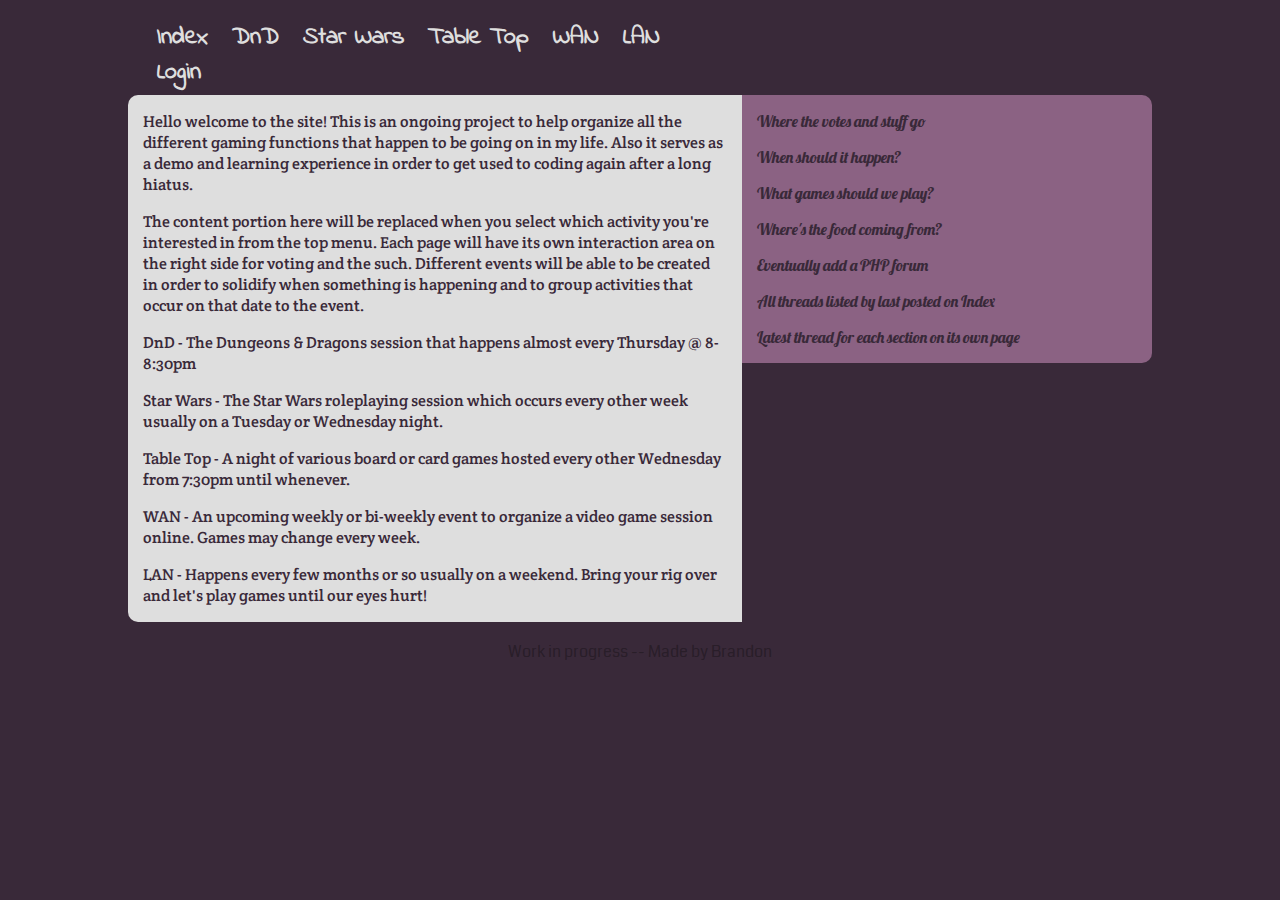
==== index.html @ dc8e907a "Changed index.html to allow big merge" ====
<!DOCTYPE html>
<html>
	<head>
		<link rel="stylesheet" href="css/style.css">
	</head>
	<title>Game Site Alpha</title>
	<body>
		<div id="page">
			<div class="navbar">
				<ul>
					<li><a href="index.html">&nbsp;Index&nbsp;</a></li>
					<li><a href="dnd.html">&nbsp;DnD&nbsp;</a></li>
					<li><a href="star_wars.html">&nbsp;Star Wars&nbsp;</a></li>
					<li><a href="table_top.html">&nbsp;Table Top&nbsp;</a></li>
					<li><a href="wan.html">&nbsp;WAN&nbsp;</a></li>
					<li><a href="lan.html">&nbsp;LAN&nbsp;</a></li>
					<div id="login"><li><a href="Login">&nbsp;Login&nbsp;</a></li></div>
				</ul>
			</div> <! END OF NAVBAR DIV />
			<div id="content">
				<p>
					Hello welcome to the site! This is an ongoing project to help organize all the different gaming functions that happen to be going on in my life. 
					Also it serves as a demo and learning experience in order to get used to coding again after a long hiatus.</p>
				<p>
					The content portion here will be replaced when you select which activity you're interested in from the top menu.
					Each page will have its own interaction area on the right side for voting and the such.
					Different events will be able to be created in order to solidify when something is happening and to group activities that occur on that date to the event.</p>
				<p>
					DnD - The Dungeons & Dragons session that happens almost every Thursday @ 8-8:30pm</p>
				<p>
					Star Wars - The Star Wars roleplaying session which occurs every other week usually on a Tuesday or Wednesday night.</p>
				<p>
					Table Top - A night of various board or card games hosted every other Wednesday from 7:30pm until whenever.</p>
				<p>
					WAN - An upcoming weekly or bi-weekly event to organize a video game session online. Games may change every week.</p>
				<p>
					LAN - Happens every few months or so usually on a weekend. Bring your rig over and let's play games until our eyes hurt!</p>
			</div> <! END OF CONTENT DIV />
			<div id="interaction">
				<p>
					Where the votes and stuff go</p>
				<p>
					When should it happen?</p>
					<p>
					What games should we play?</p>
					<p>
					Where's the food coming from?</p>
					<p>
					Eventually add a PHP forum</p>
					<p>
					All threads listed by last posted on Index</p>
					<p>
					Latest thread for each section on its own page</p>
			</div> <! END OF INTERACTION DIV/>
			<div id="footer">
				<p>Work in progress -- Made by Brandon</p>
			</div> <! END OF FOOTER DIV/>
		</div> <! END OF PAGE DIV/>
	</body>
</html>
---- css/style.css ----
/*==== Fonts ====*/

@font-face {
    font-family: Lobster;
    src: url(../fonts/index/lobster-regular.ttf);
}

@font-face {
    font-family: Crete;
    src: url(../fonts/index/crete-round-regular.ttf);
}

@font-face {
	font-family: Coda;
    src: url(../fonts/index/coda-regular.ttf);	
}

@font-face {
	font-family: IndieFlower;
    src: url(../fonts/index/indie-flower.ttf);	
}

/*==== Global ====*/

@viewport {
	width: auto;
}

html {
  box-sizing: border-box;
}

*, *:before, *:after {
  box-sizing: inherit;
}

body/*, html             was having background color issues */
 {
	margin: 0;
    padding: 0;
	background: #392939;
}

#page {
    width: 1024px;
    margin: 0 auto;
    background: transparent;
}

a {
	text-decoration: none;
	color: #dedede;
}

a:visited {

	font-style: none;
}

a:hover {
	font-style: none;
}

a:after {
	font-style: none;
}

h1 {
	font-family: Lobster;
	font-size: 2.0em;
	border-radius: 5px;
}

h2 {
	
}

hr {
	/*margin-top: -20px; */
	border: 0; 
	height: 1px; 
	background-image: linear-gradient(to right, rgba(0, 0, 0, 0), rgba(0, 0, 0, 0.75), rgba(0, 0, 0, 0));
}

/*==== Header ====*/

.navbar {
	font-weight: bold;
	font-size: 1.5em;
	padding-left: 15px; 
	background-color: #transparent;
}

.navbar select {
	padding: 15px 0 6px 2%;
	font-family: IndieFlower;
	font-size: 1.0em;
	font-weight: bold;
	padding: 0;
	margin: 0;
}

.navbar ul {
    padding: 15px 0 0 0;
    margin: 5px 5px;
    list-style-type: none;
	float: left;
}

.navbar li {
    display: inline;
	/*  Outline for the links in Navbar, not sure if they look good or not
	border-top: 5px groove #111;
	border-left: 1px solid #444;
	border-right: 5px groove #111;
	border-bottom: none;
	*/
	font-family: IndieFlower, Arial;
	font-size: 1em;
}

.navbar a {
    text-decoration: none;
    color: #dedede;
}

.navbar a:hover {
    background-color: white;
	border-radius: 5px;
	color: #392939;
	text-shadow: 2px 1px 0 gray;
}

/* Right side of Header area */
#colorscheme {
	margin-top: 16px;
	margin-right: 15px;
	float: right;
	margin-bottom: none;
}

#colorscheme select {
	font-family: IndieFlower, Arial;
	font-size: 1.35em;
	font-weight: bold;
	border: none;
	-webkit-appearance: none;
    -moz-appearance: none;
    text-indent: 1px;
    text-overflow: '';
}

/*==== Content ====*/

#content {
	float: left;
	width: 60%;
	color: #392939;
	background-color: #dedede;
	font-family: Crete, Helvetica;
	font-size: 1em;
	padding: 0px 15px;
	border-radius: 10px 0 0 10px;
}

#interaction {
	float: right;
	width: 40%;
	color: #392939;
	font-family: Lobster;
	font-size: 1em;
	background: #8b6283;
	padding: 0 15px;
	border-radius: 0 10px 10px 0;
	overflow: s-resize;
}

/*==== Footer ====*/

#footer {
	clear: both;
	font-family: Coda;
	color: rgba(2, 2, 2, .3);
	padding-top: 2px;
	background-color: transparent;
	text-align: center;
	/*position: absolute;
	bottom: 0;
	left: 15px;*/
}

/**************** Responsiveness ****************/
/* Remove Navbar Dropdown Menu from full resolution version */
@media screen and (min-width: 1041px) {
	
	.navbar select {
		display: none;
	}
} /* End Higher Resoulution Media Query */


/* Low Res Desktop or Huge Tablet Specs */
@media screen and (min-width: 791px) and (max-width: 1040px) {
			
	#page {
		width: auto;
		margin: 0 2% 0 2%;
	}		
	
	.navbar select {
		display: none;
	}
	
	#colorscheme {
		margin-right: 15px;
	}
	
	#content {
		width: 60%;
		padding: 0 1.5%;
		background: yellow;
		display: block;
	}
	
	#interaction {
		width: 40%;
		padding: 0 1.5%;
	}
	
} /* End Low Rest Desktop / Huge Tablet Media Query */


/* Layout - Tablet Size Changes - Content Stacks */
@media screen and (min-width: 651px) and (max-width: 790px) {
	
	#page {
		width: auto;
		margin: 0 2% 0 2%;
	}
	
	.navbar {
		min-height: 8%;
	}
	
	.navbar select {
		margin-top: 10px;
		margin-left: 10%;
		margin-bottom: 0;
		float: left;
		border: 0;
	}
	
	#colorscheme select {
		margin-top: 10px;
		margin-right: 10%;
		margin-bottom: 0;
		float: right;
		border: 0;
	}
	
	.navbar ul {
		display: none;
	}
	
	#content {
		width: 100%;
		background: blue;
		display: block;
		border-radius: 10px 10px 0 0;
	}
	
	#interaction {
		width: 100%;
		border-radius: 0 0 10px 10px;
	}

} /* End Tablet Size Media Query */


/* Layout - Phone Size Modifications - Content Still Stacks */
@media screen and (min-width: 220px) and (max-width: 650px) {

	#page {
		width: auto;
		margin: 0 2% 0 2%;
	}
	
	.navbar ul {
		display: none;
	}
	
	.navbar select {
		margin-top: 10px;
		margin-left: 5%;
		float: left;
		border: 0;
	}
	
	#colorscheme select {
		margin: top: 10px
		margin-right: 5%;
		float: right;
		border: 0;
	}
	
	#content {
		width: 100%;
		padding: 1.5%;
		background: purple;
		border-radius: 10px 10px 0 0;
	}
	
	#interaction {
		width: 100%;
		padding: 1.5%;
		border-radius: 0 0 10px 10px;
	}
	
} /* End Phone Size Media Query */
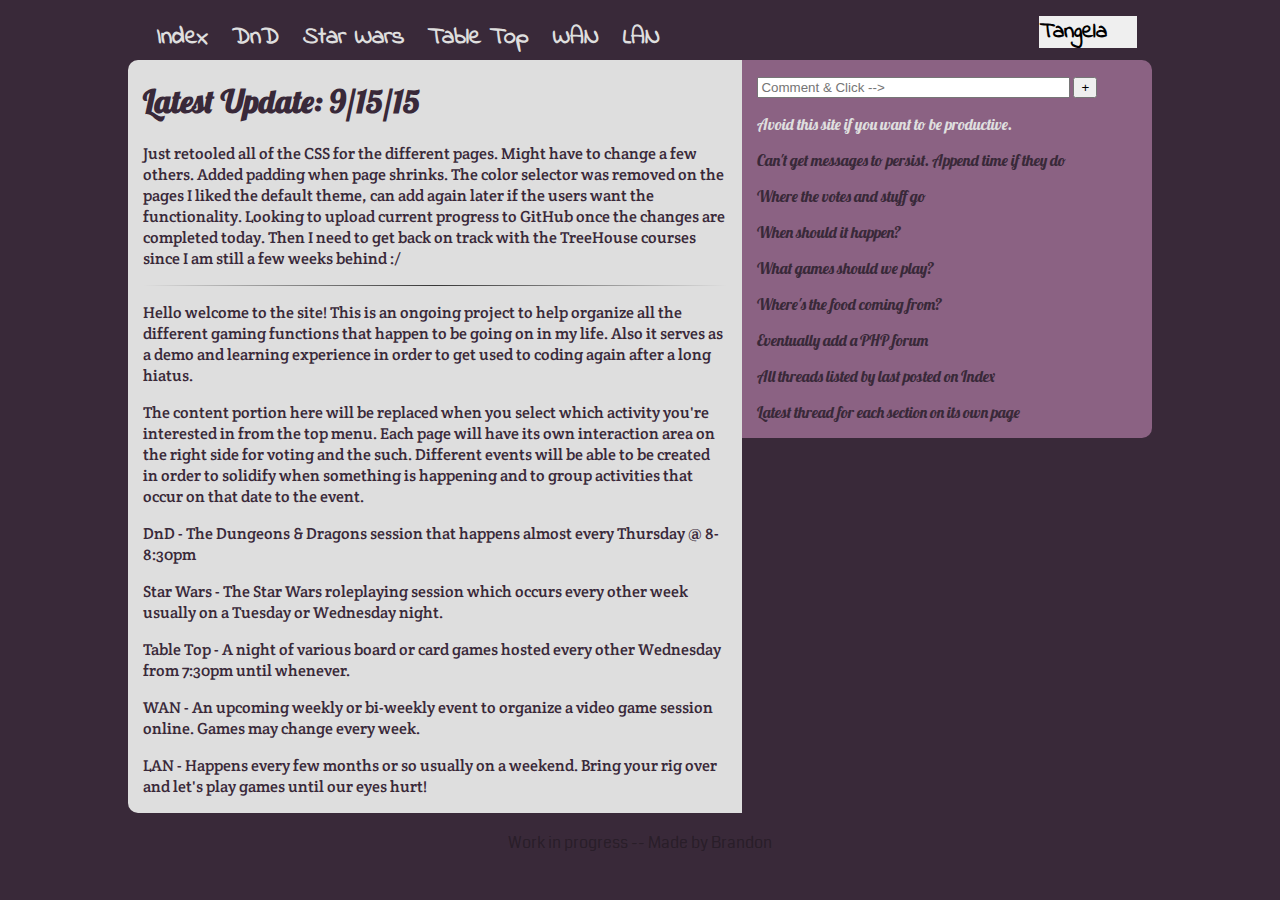
==== commit 0c7b47d3: "Big Update" ====
--- a/index.html
+++ b/index.html
@@ -1,60 +1,80 @@
 <!DOCTYPE html>
 <html>
 	<head>
+		<meta name="viewport" content="width=device-width, initial-scale=1.0" />
+		<link rel="stylesheet" href="css/normalize.css">
 		<link rel="stylesheet" href="css/style.css">
+		<title>Game Site Alpha</title>
 	</head>
-	<title>Game Site Alpha</title>
 	<body>
 		<div id="page">
 			<div class="navbar">
 				<ul>
-					<li><a href="index.html">&nbsp;Index&nbsp;</a></li>
+					<li class="selected"><a href="index.html">&nbsp;Index&nbsp;</a></li>
 					<li><a href="dnd.html">&nbsp;DnD&nbsp;</a></li>
 					<li><a href="star_wars.html">&nbsp;Star Wars&nbsp;</a></li>
 					<li><a href="table_top.html">&nbsp;Table Top&nbsp;</a></li>
 					<li><a href="wan.html">&nbsp;WAN&nbsp;</a></li>
 					<li><a href="lan.html">&nbsp;LAN&nbsp;</a></li>
-					<div id="login"><li><a href="Login">&nbsp;Login&nbsp;</a></li></div>
 				</ul>
-			</div> <! END OF NAVBAR DIV />
+			</div> <! END OF .NAVBAR DIV />
+			<div id="colorscheme">
+				<select>
+					<option value="tangela">Tangela</option>
+					<option value="vulpix">Vulpix</option>
+					<option value="butterfree">Butterfree</option>
+					<option value="dewgong">Dewgong</option>
+					<option value="oddish">Oddish</option>
+					<option value="murkrow">Murkrow</option>
+					<option value="seaking">Seaking</option>
+					<option value="rhyhorn">Rhyhorn</option>
+					<option value="vaporeon">Vaporeon</option>
+					<option value="pinsir">Pinsir</option>
+					<option value="sharpedo">Sharpedo</option>
+				</select>
+			</div> <! END OF #COLORSCHEME DIV />
 			<div id="content">
-				<p>
-					Hello welcome to the site! This is an ongoing project to help organize all the different gaming functions that happen to be going on in my life. 
-					Also it serves as a demo and learning experience in order to get used to coding again after a long hiatus.</p>
-				<p>
-					The content portion here will be replaced when you select which activity you're interested in from the top menu.
-					Each page will have its own interaction area on the right side for voting and the such.
-					Different events will be able to be created in order to solidify when something is happening and to group activities that occur on that date to the event.</p>
-				<p>
-					DnD - The Dungeons & Dragons session that happens almost every Thursday @ 8-8:30pm</p>
-				<p>
-					Star Wars - The Star Wars roleplaying session which occurs every other week usually on a Tuesday or Wednesday night.</p>
-				<p>
-					Table Top - A night of various board or card games hosted every other Wednesday from 7:30pm until whenever.</p>
-				<p>
-					WAN - An upcoming weekly or bi-weekly event to organize a video game session online. Games may change every week.</p>
-				<p>
-					LAN - Happens every few months or so usually on a weekend. Bring your rig over and let's play games until our eyes hurt!</p>
+				<h1>Latest Update: 9/15/15</h1>
+				<p>Just retooled all of the CSS for the different pages. Might have to change a few others. Added padding when page shrinks. 
+				The color selector was removed on the pages I liked the default theme, can add again later if the users want the functionality.
+				Looking to upload current progress to GitHub once the changes are completed today.
+				Then I need to get back on track with the TreeHouse courses since I am still a few weeks behind :/</p>
+				<hr>
+				<p>Hello welcome to the site! This is an ongoing project to help organize all the different gaming functions that happen to be going on in my life. 
+				Also it serves as a demo and learning experience in order to get used to coding again after a long hiatus.</p>
+				<p>The content portion here will be replaced when you select which activity you're interested in from the top menu.
+				Each page will have its own interaction area on the right side for voting and the such.
+				Different events will be able to be created in order to solidify when something is happening and to group activities that occur on that date to the event.</p>
+				<p>DnD - The Dungeons & Dragons session that happens almost every Thursday @ 8-8:30pm</p>
+				<p>Star Wars - The Star Wars roleplaying session which occurs every other week usually on a Tuesday or Wednesday night.</p>
+				<p>Table Top - A night of various board or card games hosted every other Wednesday from 7:30pm until whenever.</p>
+				<p>WAN - An upcoming weekly or bi-weekly event to organize a video game session online. Games may change every week.</p>
+				<p>LAN - Happens every few months or so usually on a weekend. Bring your rig over and let's play games until our eyes hurt!</p>
 			</div> <! END OF CONTENT DIV />
 			<div id="interaction">
-				<p>
-					Where the votes and stuff go</p>
-				<p>
-					When should it happen?</p>
+				<div class="insertContent">
 					<p>
-					What games should we play?</p>
-					<p>
-					Where's the food coming from?</p>
-					<p>
-					Eventually add a PHP forum</p>
-					<p>
-					All threads listed by last posted on Index</p>
-					<p>
-					Latest thread for each section on its own page</p>
+						<input type="text" id="newText" size="36" maxlength="40" placeholder="Comment & Click -->">
+						<input type="button" value="+" id="butt1" onclick="addRow()">
+					</p>
+				</div>
+				<p><a href="http://www.reddit.com/">Avoid this site if you want to be productive.</a></p>
+				<p>Can't get messages to persist. Append time if they do</p>
+				<p>Where the votes and stuff go</p>
+				<p>When should it happen?</p>
+				<p>What games should we play?</p>
+				<p>Where's the food coming from?</p>
+				<p>Eventually add a PHP forum</p>
+				<p>All threads listed by last posted on Index</p>
+				<p>Latest thread for each section on its own page</p>
+				
 			</div> <! END OF INTERACTION DIV/>
 			<div id="footer">
 				<p>Work in progress -- Made by Brandon</p>
 			</div> <! END OF FOOTER DIV/>
 		</div> <! END OF PAGE DIV/>
+		
+		<script src="http://code.jquery.com/jquery-1.11.0.min.js" type="text/javascript"></script>
+		<script src="js/scripts.js" type="text/javascript"></script>
 	</body>
-</html>
+</html>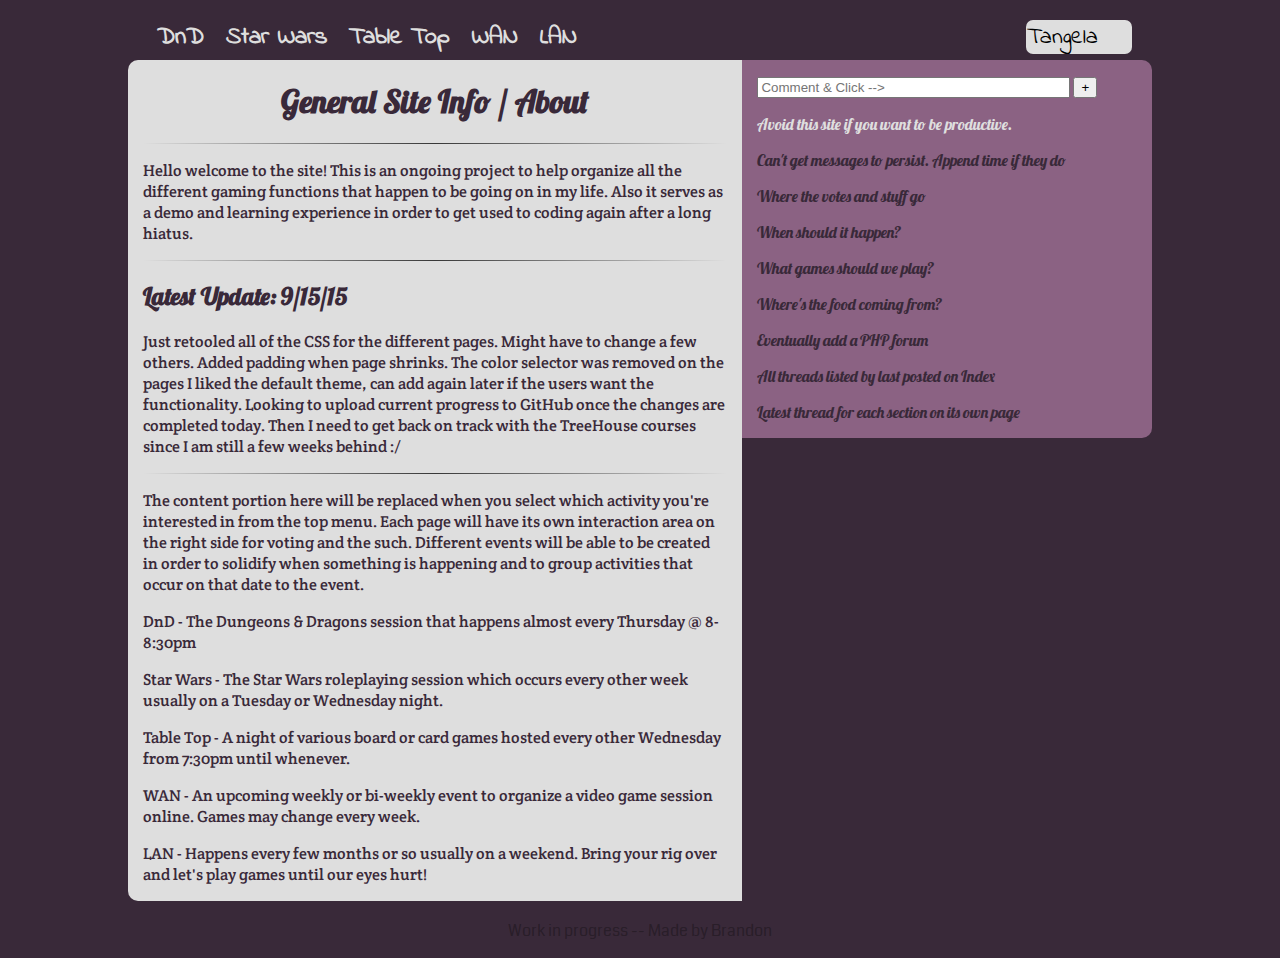
==== commit d21d0d22: "Lots of changes" ====
--- a/index.html
+++ b/index.html
@@ -10,16 +10,14 @@
 		<div id="page">
 			<div class="navbar">
 				<ul>
-					<li class="selected"><a href="index.html">&nbsp;Index&nbsp;</a></li>
+					<!--<li><a href="index.html">&nbsp;Index&nbsp;</a></li>-->
 					<li><a href="dnd.html">&nbsp;DnD&nbsp;</a></li>
 					<li><a href="star_wars.html">&nbsp;Star Wars&nbsp;</a></li>
 					<li><a href="table_top.html">&nbsp;Table Top&nbsp;</a></li>
 					<li><a href="wan.html">&nbsp;WAN&nbsp;</a></li>
 					<li><a href="lan.html">&nbsp;LAN&nbsp;</a></li>
 				</ul>
-			</div> <! END OF .NAVBAR DIV />
-			<div id="colorscheme">
-				<select>
+				<select id="colorscheme">
 					<option value="tangela">Tangela</option>
 					<option value="vulpix">Vulpix</option>
 					<option value="butterfree">Butterfree</option>
@@ -32,16 +30,19 @@
 					<option value="pinsir">Pinsir</option>
 					<option value="sharpedo">Sharpedo</option>
 				</select>
-			</div> <! END OF #COLORSCHEME DIV />
+			</div> <! END OF .NAVBAR DIV />
 			<div id="content">
-				<h1>Latest Update: 9/15/15</h1>
+				<h1>General Site Info / About</h1>
+				<hr>
+				<p>Hello welcome to the site! This is an ongoing project to help organize all the different gaming functions that happen to be going on in my life. 
+				Also it serves as a demo and learning experience in order to get used to coding again after a long hiatus.</p>
+				<hr>
+				<h2>Latest Update: 9/15/15</h2>
 				<p>Just retooled all of the CSS for the different pages. Might have to change a few others. Added padding when page shrinks. 
 				The color selector was removed on the pages I liked the default theme, can add again later if the users want the functionality.
 				Looking to upload current progress to GitHub once the changes are completed today.
 				Then I need to get back on track with the TreeHouse courses since I am still a few weeks behind :/</p>
 				<hr>
-				<p>Hello welcome to the site! This is an ongoing project to help organize all the different gaming functions that happen to be going on in my life. 
-				Also it serves as a demo and learning experience in order to get used to coding again after a long hiatus.</p>
 				<p>The content portion here will be replaced when you select which activity you're interested in from the top menu.
 				Each page will have its own interaction area on the right side for voting and the such.
 				Different events will be able to be created in order to solidify when something is happening and to group activities that occur on that date to the event.</p>
--- a/css/style.css
+++ b/css/style.css
@@ -68,11 +68,13 @@
 h1 {
 	font-family: Lobster;
 	font-size: 2.0em;
-	border-radius: 5px;
+	text-align: center;
 }
 
 h2 {
-	
+	font-family: Lobster;
+	font-size: 1.5em;
+	text-align: left;
 }
 
 hr {
@@ -85,23 +87,26 @@
 /*==== Header ====*/
 
 .navbar {
+	width: auto;
 	font-weight: bold;
-	font-size: 1.5em;
-	padding-left: 15px; 
 	background-color: #transparent;
 }
 
-.navbar select {
+#navMenu {
+	display: none;
+}
+
+/*.navbar select {
 	padding: 15px 0 6px 2%;
 	font-family: IndieFlower;
 	font-size: 1.0em;
 	font-weight: bold;
 	padding: 0;
 	margin: 0;
-}
+}*/
 
 .navbar ul {
-    padding: 15px 0 0 0;
+    padding: 15px 0 0 15px;
     margin: 5px 5px;
     list-style-type: none;
 	float: left;
@@ -109,14 +114,14 @@
 
 .navbar li {
     display: inline;
+	font-family: IndieFlower, Arial;
+	font-size: 1.5em; 
 	/*  Outline for the links in Navbar, not sure if they look good or not
 	border-top: 5px groove #111;
 	border-left: 1px solid #444;
 	border-right: 5px groove #111;
 	border-bottom: none;
 	*/
-	font-family: IndieFlower, Arial;
-	font-size: 1em;
 }
 
 .navbar a {
@@ -133,22 +138,23 @@
 
 /* Right side of Header area */
 #colorscheme {
-	margin-top: 16px;
-	margin-right: 15px;
+	background: #dedede;
+    margin: 2% 2% 0 0;
+	border: none;
 	float: right;
-	margin-bottom: none;
-}
-
-#colorscheme select {
+	font-size: 1.45em;
 	font-family: IndieFlower, Arial;
-	font-size: 1.35em;
-	font-weight: bold;
-	border: none;
+	border-radius: 7px;
+	
 	-webkit-appearance: none;
     -moz-appearance: none;
     text-indent: 1px;
     text-overflow: '';
 }
+
+/*#colorscheme select {
+
+}*/
 
 /*==== Content ====*/
 
@@ -190,35 +196,23 @@
 }
 
 /**************** Responsiveness ****************/
-/* Remove Navbar Dropdown Menu from full resolution version */
-@media screen and (min-width: 1041px) {
-	
-	.navbar select {
-		display: none;
-	}
-} /* End Higher Resoulution Media Query */
-
 
 /* Low Res Desktop or Huge Tablet Specs */
-@media screen and (min-width: 791px) and (max-width: 1040px) {
+@media screen and (min-width: 681px) and (max-width: 1040px) {
 			
 	#page {
 		width: auto;
 		margin: 0 2% 0 2%;
 	}		
 	
-	.navbar select {
-		display: none;
-	}
-	
 	#colorscheme {
-		margin-right: 15px;
+		margin-right: 4%;
 	}
 	
 	#content {
 		width: 60%;
 		padding: 0 1.5%;
-		background: yellow;
+		/*background: yellow;*/
 		display: block;
 	}
 	
@@ -237,48 +231,68 @@
 		width: auto;
 		margin: 0 2% 0 2%;
 	}
-	
-	.navbar {
-		min-height: 8%;
-	}
-	
-	.navbar select {
-		margin-top: 10px;
-		margin-left: 10%;
-		margin-bottom: 0;
+
+	/*
+	#navMenu {
+		background: #dedede;
+		display: inline;
+		margin: 2% 0 0 15%;
+		border: none;
 		float: left;
-		border: 0;
-	}
-	
-	#colorscheme select {
-		margin-top: 10px;
-		margin-right: 10%;
-		margin-bottom: 0;
+		font-size: 1.45em;
+		font-family: IndieFlower, Arial;
+		
+		-webkit-appearance: none;
+		-moz-appearance: none;
+		text-indent: 1px;
+		text-overflow: '';
+	}*/
+
+	#colorscheme {
+		display: inline;
+		margin: 3% 3% 0 0;
+		border: none;
 		float: right;
-		border: 0;
-	}
-	
+		font-size: 1.20em;
+		
+		-webkit-appearance: none;
+		-moz-appearance: none;
+		text-indent: 1px;
+		text-overflow: '';
+	}
+	
+	/*
 	.navbar ul {
 		display: none;
+	}*/
+
+	.navbar li {
+		font-size: 1.40rem;
 	}
 	
 	#content {
-		width: 100%;
-		background: blue;
-		display: block;
-		border-radius: 10px 10px 0 0;
+		width: 65%;
+		/*background: blue;*/
+		float: left;
+		border-radius: 10px 0 0 10px;
 	}
 	
 	#interaction {
-		width: 100%;
-		border-radius: 0 0 10px 10px;
-	}
+		float: right;
+		width: 35%;
+		border-radius: 0 10px 10px 0;
+	}
+	
 
 } /* End Tablet Size Media Query */
 
 
 /* Layout - Phone Size Modifications - Content Still Stacks */
 @media screen and (min-width: 220px) and (max-width: 650px) {
+
+	h1 {
+		font-size: 1.45rem;
+	}
 
 	#page {
 		width: auto;
@@ -289,30 +303,46 @@
 		display: none;
 	}
 	
-	.navbar select {
-		margin-top: 10px;
-		margin-left: 5%;
+	#navMenu {
+		background: #dedede;
+		display: inline;
+		margin: 2% 0 0 15%;
+		border: none;
 		float: left;
-		border: 0;
-	}
-	
-	#colorscheme select {
-		margin: top: 10px
-		margin-right: 5%;
+		font-size: 1.35em;
+		font-family: IndieFlower, Arial;
+		border-radius: 5px 5px 0 0;
+		
+		-webkit-appearance: none;
+		-moz-appearance: none;
+		text-indent: 1px;
+		text-overflow: '';
+	}
+	
+	#colorscheme {
+		display: inline;
+		margin: 2% 15% 0 0;
+		border: none;
 		float: right;
-		border: 0;
+		font-size: 1.35em;
+		border-radius: 5px 5px 0 0;
+		
+		-webkit-appearance: none;
+		-moz-appearance: none;
+		text-indent: 1px;
+		text-overflow: '';
 	}
 	
 	#content {
 		width: 100%;
-		padding: 1.5%;
-		background: purple;
+		padding: 0 3% 3% 3%;
+		/*background: purple;*/
 		border-radius: 10px 10px 0 0;
 	}
 	
 	#interaction {
 		width: 100%;
-		padding: 1.5%;
+		padding: 1% 3% 1% 3%;
 		border-radius: 0 0 10px 10px;
 	}
 	
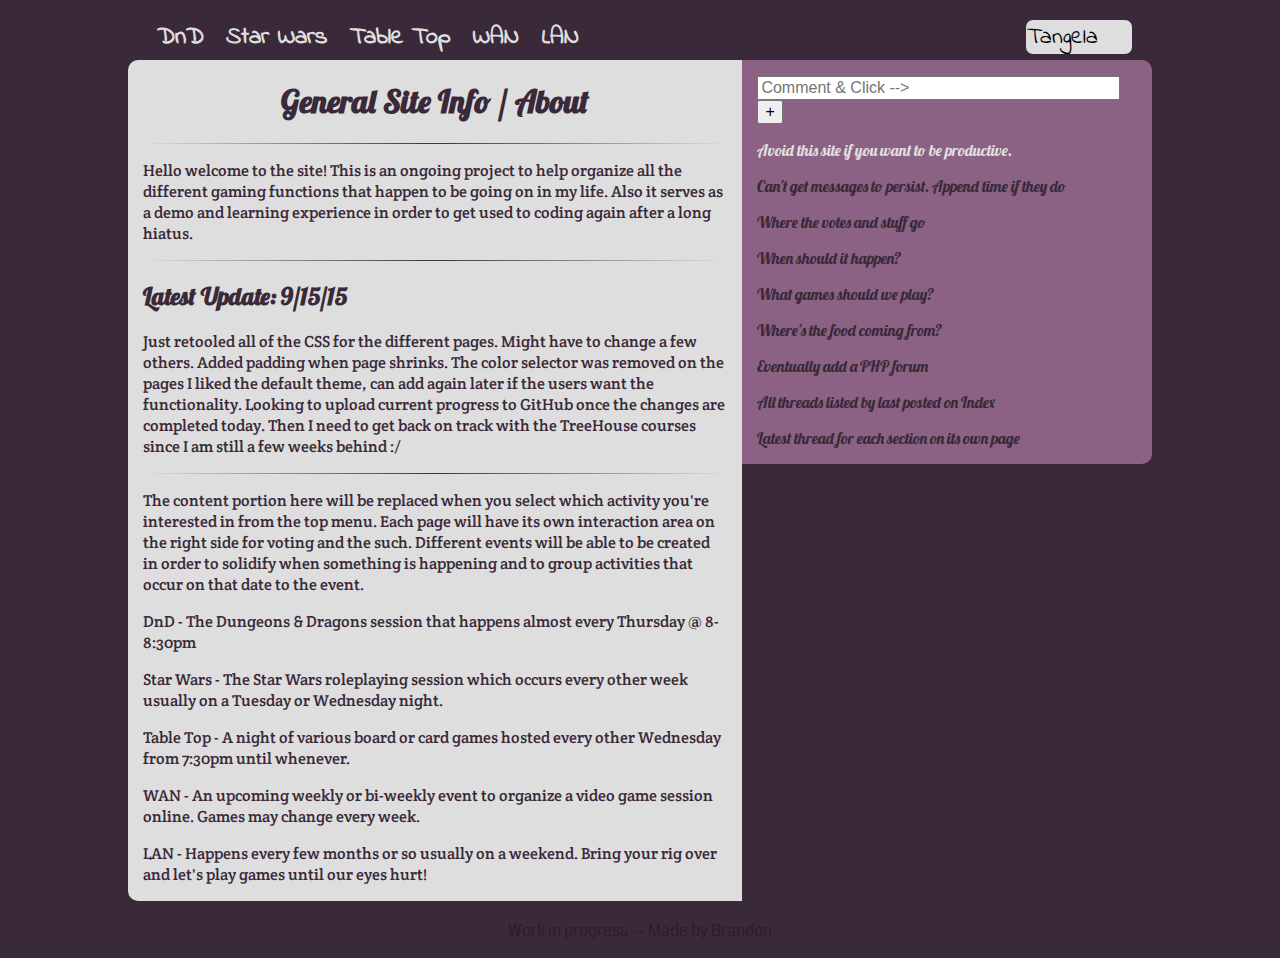
==== commit 4963d4b5: "adding favicon" ====
--- a/index.html
+++ b/index.html
@@ -4,6 +4,7 @@
 		<meta name="viewport" content="width=device-width, initial-scale=1.0" />
 		<link rel="stylesheet" href="css/normalize.css">
 		<link rel="stylesheet" href="css/style.css">
+		<link rel="icon" type="image/ico" href="favicon.ico">
 		<title>Game Site Alpha</title>
 	</head>
 	<body>
@@ -78,4 +79,4 @@
 		<script src="http://code.jquery.com/jquery-1.11.0.min.js" type="text/javascript"></script>
 		<script src="js/scripts.js" type="text/javascript"></script>
 	</body>
-</html>+</html>
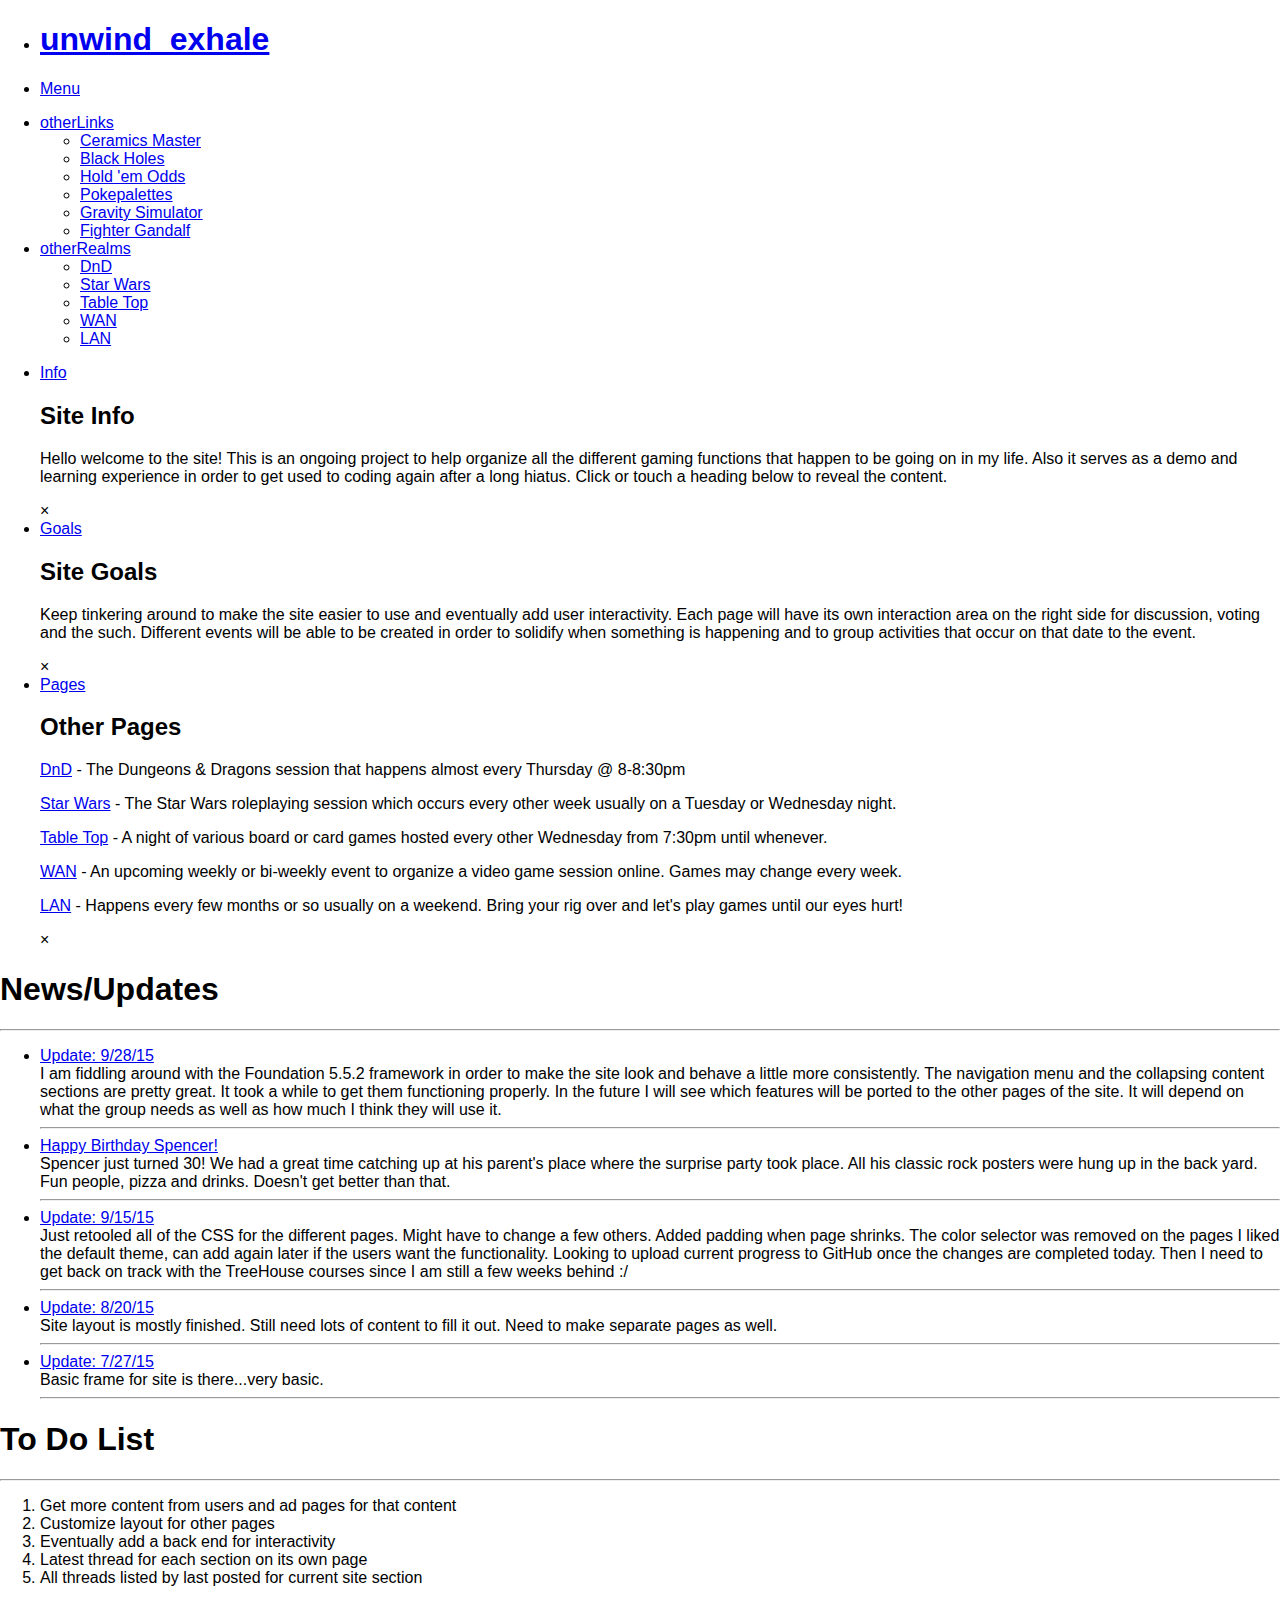
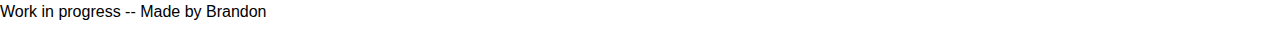
==== commit 353d5955: "foundation update" ====
--- a/index.html
+++ b/index.html
@@ -1,82 +1,165 @@
 <!DOCTYPE html>
 <html>
-	<head>
-		<meta name="viewport" content="width=device-width, initial-scale=1.0" />
-		<link rel="stylesheet" href="css/normalize.css">
-		<link rel="stylesheet" href="css/style.css">
-		<link rel="icon" type="image/ico" href="favicon.ico">
-		<title>Game Site Alpha</title>
-	</head>
-	<body>
-		<div id="page">
-			<div class="navbar">
-				<ul>
-					<!--<li><a href="index.html">&nbsp;Index&nbsp;</a></li>-->
-					<li><a href="dnd.html">&nbsp;DnD&nbsp;</a></li>
-					<li><a href="star_wars.html">&nbsp;Star Wars&nbsp;</a></li>
-					<li><a href="table_top.html">&nbsp;Table Top&nbsp;</a></li>
-					<li><a href="wan.html">&nbsp;WAN&nbsp;</a></li>
-					<li><a href="lan.html">&nbsp;LAN&nbsp;</a></li>
-				</ul>
-				<select id="colorscheme">
-					<option value="tangela">Tangela</option>
-					<option value="vulpix">Vulpix</option>
-					<option value="butterfree">Butterfree</option>
-					<option value="dewgong">Dewgong</option>
-					<option value="oddish">Oddish</option>
-					<option value="murkrow">Murkrow</option>
-					<option value="seaking">Seaking</option>
-					<option value="rhyhorn">Rhyhorn</option>
-					<option value="vaporeon">Vaporeon</option>
-					<option value="pinsir">Pinsir</option>
-					<option value="sharpedo">Sharpedo</option>
-				</select>
-			</div> <! END OF .NAVBAR DIV />
-			<div id="content">
-				<h1>General Site Info / About</h1>
-				<hr>
-				<p>Hello welcome to the site! This is an ongoing project to help organize all the different gaming functions that happen to be going on in my life. 
-				Also it serves as a demo and learning experience in order to get used to coding again after a long hiatus.</p>
-				<hr>
-				<h2>Latest Update: 9/15/15</h2>
-				<p>Just retooled all of the CSS for the different pages. Might have to change a few others. Added padding when page shrinks. 
-				The color selector was removed on the pages I liked the default theme, can add again later if the users want the functionality.
-				Looking to upload current progress to GitHub once the changes are completed today.
-				Then I need to get back on track with the TreeHouse courses since I am still a few weeks behind :/</p>
-				<hr>
-				<p>The content portion here will be replaced when you select which activity you're interested in from the top menu.
-				Each page will have its own interaction area on the right side for voting and the such.
-				Different events will be able to be created in order to solidify when something is happening and to group activities that occur on that date to the event.</p>
-				<p>DnD - The Dungeons & Dragons session that happens almost every Thursday @ 8-8:30pm</p>
-				<p>Star Wars - The Star Wars roleplaying session which occurs every other week usually on a Tuesday or Wednesday night.</p>
-				<p>Table Top - A night of various board or card games hosted every other Wednesday from 7:30pm until whenever.</p>
-				<p>WAN - An upcoming weekly or bi-weekly event to organize a video game session online. Games may change every week.</p>
-				<p>LAN - Happens every few months or so usually on a weekend. Bring your rig over and let's play games until our eyes hurt!</p>
-			</div> <! END OF CONTENT DIV />
-			<div id="interaction">
-				<div class="insertContent">
-					<p>
-						<input type="text" id="newText" size="36" maxlength="40" placeholder="Comment & Click -->">
-						<input type="button" value="+" id="butt1" onclick="addRow()">
-					</p>
-				</div>
-				<p><a href="http://www.reddit.com/">Avoid this site if you want to be productive.</a></p>
-				<p>Can't get messages to persist. Append time if they do</p>
-				<p>Where the votes and stuff go</p>
-				<p>When should it happen?</p>
-				<p>What games should we play?</p>
-				<p>Where's the food coming from?</p>
-				<p>Eventually add a PHP forum</p>
-				<p>All threads listed by last posted on Index</p>
-				<p>Latest thread for each section on its own page</p>
-				
-			</div> <! END OF INTERACTION DIV/>
-			<div id="footer">
-				<p>Work in progress -- Made by Brandon</p>
-			</div> <! END OF FOOTER DIV/>
-		</div> <! END OF PAGE DIV/>
-		
-		<script src="http://code.jquery.com/jquery-1.11.0.min.js" type="text/javascript"></script>
-		<script src="js/scripts.js" type="text/javascript"></script>
-	</body>
+<head>
+	<!--<meta name="viewport" content="width=device-width, initial-scale=1.0" />-->
+	<title>Game Site Alpha</title>
+
+	<link rel="stylesheet" href="css/normalize.css">
+	<link rel="stylesheet" href="css/foundation.css">
+	<link rel="stylesheet" href="css/index.css">
+	<link rel="icon" type="image/ico" href="favicon.ico">
+
+	<script src="js/vendor/jquery.js"></script>
+	<script src="js/foundation/foundation.js"></script>
+	<script src="js/foundation/foundation.topbar.js"></script>
+	<script src="js/foundation/foundation.accordion.js"></script>
+	<script src="js/foundation/foundation.reveal.js"></script>
+
+</head>
+<body>
+	<div class="contain-to-grid fixed">
+		<nav class="top-bar" data-topbar role="navigation">
+			<!-- Tile Area -->
+		    <ul class="title-area">
+		      <li class="name"><h1><a href="index.html">unwind_exhale</a><h1></li>
+		      <li class="toggle-topbar menu-icon"><a href="#"><span>Menu</span></a></li>
+		    </ul>
+
+			<section class="top-bar-section">
+				<!-- Left Nav Section -->
+				<!--
+			 	<ul class="left">
+					<li><a href="dnd.html">DnD</a></li>
+					<li><a href="star_wars.html">Star Wars</a></li>
+					<li><a href="table_top.html">Table Top</a></li>
+					<li><a href="wan.html">WAN</a></li>
+					<li><a href="lan.html">LAN</a></li>
+				</ul> -->
+			    <!-- Right Nav Section -->
+			    <ul class="right">
+			      <li class="has-dropdown not-click"><a href="#">otherLinks</a>
+			        <ul id="otherRealms" class="dropdown">
+						<li><a href="https://www.youtube.com/watch?v=xDmBtNrC5Lc&feature=youtu.be">Ceramics Master</a></li>	
+						<li><a href="https://www.youtube.com/watch?v=QgNDao7m41M">Black Holes</a></li>
+						<li><a href="http://chrisbeaumont.org/holdem_odds/#8H+QS">Hold 'em Odds</a></li>
+						<li><a href="http://www.pokepalettes.com/">Pokepalettes</a></li>
+						<li><a href="http://hermann.is/gravity/">Gravity Simulator</a></li>
+						<li><a href="https://np.reddit.com/r/DnD/comments/3jpksw/gandalf_was_really_just_fighter_with_int18/">Fighter Gandalf</a></li>
+			        </ul>
+			      </li>
+			      <li class="has-dropdown not-click"><a href="#">otherRealms</a>
+			        <ul id="otherRealms" class="dropdown">
+						<li><a href="dnd.html">DnD</a></li>
+						<li><a href="star_wars.html">Star Wars</a></li>
+						<li><a href="table_top.html">Table Top</a></li>
+						<li><a href="wan.html">WAN</a></li>
+						<li><a href="lan.html">LAN</a></li>
+			        </ul>
+			      </li>
+			    </ul>
+			</section>
+		</nav>
+	</div><!-- End Sticky Grid Nav -->
+	
+	<div class="row">
+		<div id="contentArea" class="medium-8 columns panel">
+
+			<ul id="buttonInfo" class="button-group even-3 radius">
+				<li><a href="#" class="button" data-reveal-id="siteInfo">Info</a></li>
+					<div id="siteInfo" class="reveal-modal" data-reveal aria-labelledby="title1" aria-hidden="true" role="dialog">
+					  <h2 id="title1">Site Info</h2>
+					  <p>Hello welcome to the site! This is an ongoing project to help organize all the different gaming functions that happen to be going on in my life. 
+						Also it serves as a demo and learning experience in order to get used to coding again after a long hiatus. 
+						Click or touch a heading below to reveal the content.</p>
+					  <a class="close-reveal-modal" aria-label="Close">&#215;</a>
+					</div>
+				<li><a href="#" class="button" data-reveal-id="goals">Goals</a></li>
+					<div id="goals" class="reveal-modal" data-reveal aria-labelledby="title2" aria-hidden="true" role="dialog">
+					  <h2 id="title2">Site Goals</h2>
+					  <p>Keep tinkering around to make the site easier to use and eventually add user interactivity.
+						Each page will have its own interaction area on the right side for discussion, voting and the such.
+						Different events will be able to be created in order to solidify when something is happening and to group activities that occur on that date to the event.</p>
+					  <a class="close-reveal-modal" aria-label="Close">&#215;</a>
+					</div>
+				<li><a href="#" class="button" data-reveal-id="pagesInfo">Pages</a></li>
+					<div id="pagesInfo" class="reveal-modal" data-reveal aria-labelledby="title3" aria-hidden="true" role="dialog">
+					  <h2 id="title3">Other Pages</h2>
+					  <p><a href="dnd.html" id="pinky">DnD</a> - The Dungeons & Dragons session that happens almost every Thursday @ 8-8:30pm</p>
+					  <p><a href="star_wars.html" id="pinky">Star Wars</a> - The Star Wars roleplaying session which occurs every other week usually on a Tuesday or Wednesday night.</p>
+					  <p><a href="table_top.html" id="pinky">Table Top</a> - A night of various board or card games hosted every other Wednesday from 7:30pm until whenever.</p>
+					  <p><a href="wan.html" id="pinky">WAN</a> - An upcoming weekly or bi-weekly event to organize a video game session online. Games may change every week.</p>
+					  <p><a href="lan.html" id="pinky">LAN</a> - Happens every few months or so usually on a weekend. Bring your rig over and let's play games until our eyes hurt!</p>
+					  <a class="close-reveal-modal" aria-label="Close">&#215;</a>
+					</div>
+			</ul> <!-- END BUTTON GROUP -->
+
+			<h1 class="clear">News/Updates</h1>
+			<hr>
+			<ul class="accordion" data-accordion>
+			  <li class="accordion-navigation">
+			    <a href="#p4">Update: 9/28/15</a>
+			    <div id="p4" class="content active">
+			    	I am fiddling around with the Foundation 5.5.2 framework in order to make the site look and behave a little more consistently.
+			    	The navigation menu and the collapsing content sections are pretty great. It took a while to get them functioning properly. 
+			    	In the future I will see which features will be ported to the other pages of the site.
+			    	It will depend on what the group needs as well as how much I think they will use it.
+			    </div>
+			  </li>
+			  <hr>			  
+			  <li class="accordion-navigation">
+			    <a href="#p3">Happy Birthday Spencer!</a>
+			    <div id="p3" class="content">
+					Spencer just turned 30! We had a great time catching up at his parent's place where the surprise party took place.
+					All his classic rock posters were hung up in the back yard. Fun people, pizza and drinks. Doesn't get better than that.
+			    </div>
+			  </li>
+			  <hr>
+			  <li class="accordion-navigation">
+			    <a href="#p2">Update: 9/15/15</a>
+			    <div id="p2" class="content">
+					Just retooled all of the CSS for the different pages. Might have to change a few others. Added padding when page shrinks. 
+					The color selector was removed on the pages I liked the default theme, can add again later if the users want the functionality.
+					Looking to upload current progress to GitHub once the changes are completed today.
+					Then I need to get back on track with the TreeHouse courses since I am still a few weeks behind :/
+			    </div>
+			  </li>
+			  <hr>
+			  <li class="accordion-navigation">
+			    <a href="#p1">Update: 8/20/15</a>
+			    <div id="p1" class="content">
+					Site layout is mostly finished. Still need lots of content to fill it out. Need to make separate pages as well.
+			    </div>
+			  </li>
+			  <hr>
+			  	<li class="accordion-navigation">
+			    <a href="#p0">Update: 7/27/15</a>
+			    <div id="p0" class="content">
+					Basic frame for site is there...very basic.
+			    </div>
+			  </li>
+			  <hr>
+			</ul> <!-- END ACCORDION UL -->
+		</div> <!-- END OF #contentArea DIV -->
+		<div id="interaction" class="medium-4 columns panel right">
+			<h1>To Do List</h1>
+			<hr>
+			<ol>
+				<li>Get more content from users and ad pages for that content</li>
+				<li>Customize layout for other pages</li>
+				<li>Eventually add a back end for interactivity</li>
+				<li>Latest thread for each section on its own page</li>
+				<li>All threads listed by last posted for current site section</li>
+		</div> <! END OF INTERACTION DIV/>
+	</div> <!-- END class="row" DIV -->
+	<div id="footer" class="center">
+		<p>Work in progress -- Made by Brandon</p>
+	</div> <! END OF FOOTER DIV/>
+
+<script type="text/javascript">
+$(document).ready(function(){
+    $(document).foundation();
+});
+</script>
+
+</body>
 </html>
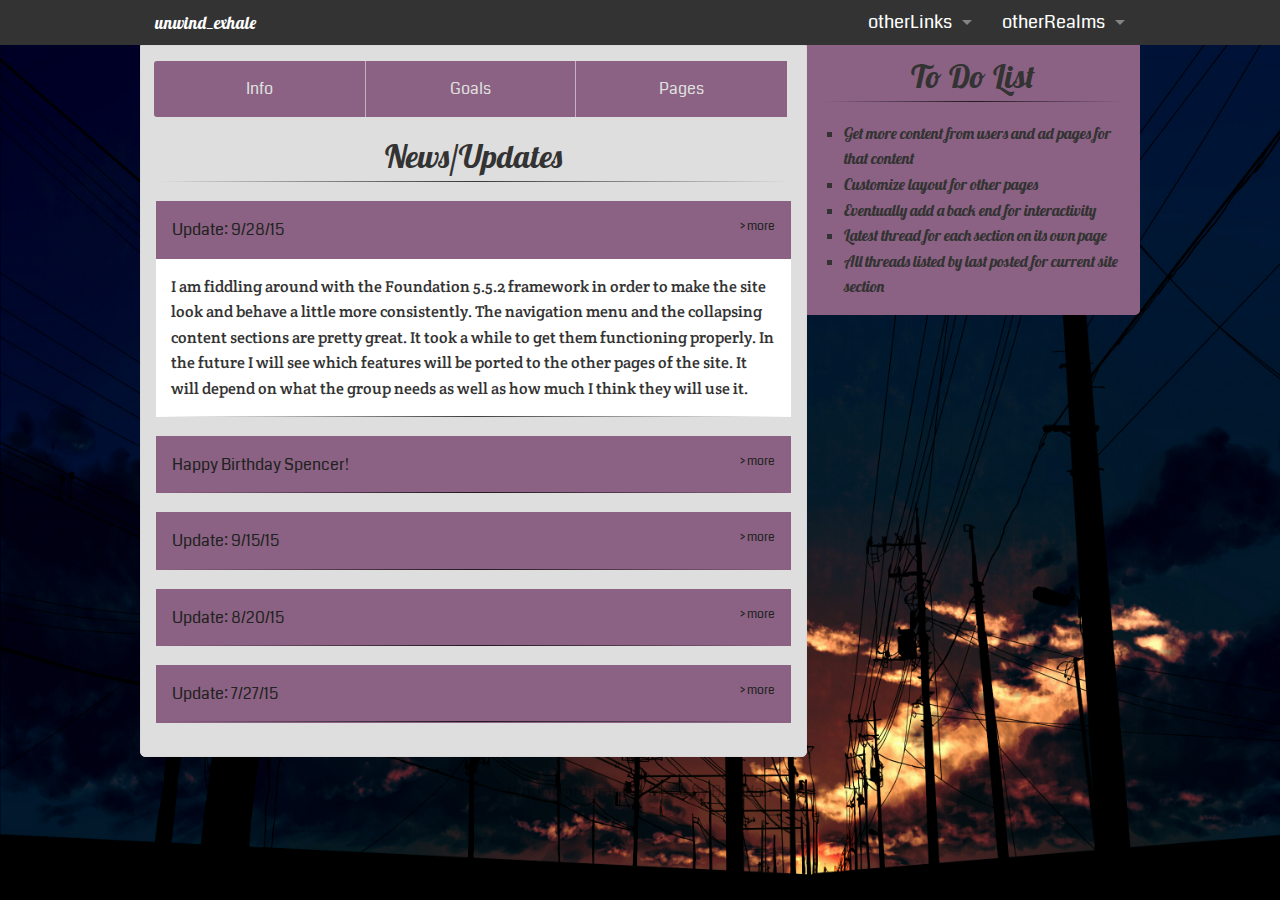
==== commit 09a0e817: "removed viewport comment" ====
--- a/index.html
+++ b/index.html
@@ -1,7 +1,7 @@
 <!DOCTYPE html>
 <html>
 <head>
-	<!--<meta name="viewport" content="width=device-width, initial-scale=1.0" />-->
+	<meta name="viewport" content="width=device-width, initial-scale=1.0" />
 	<title>Game Site Alpha</title>
 
 	<link rel="stylesheet" href="css/normalize.css">
--- a/css/index.css
+++ b/css/index.css
@@ -0,0 +1,333 @@
+/*==== Fonts ====*/
+
+@font-face {
+    font-family: Lobster;
+    src: url(../fonts/index/lobster-regular.ttf);
+}
+
+@font-face {
+    font-family: Crete;
+    src: url(../fonts/index/crete-round-regular.ttf);
+}
+
+@font-face {
+	font-family: Coda;
+    src: url(../fonts/index/coda-regular.ttf);	
+}
+
+@font-face {
+	font-family: IndieFlower;
+    src: url(../fonts/index/indie-flower.ttf);	
+}
+
+
+/*==== Global ====*/
+
+body
+ {
+	background-image: url("../img/159001_kibunya_39_scenic_sky.jpg");
+    background-color: #392939;;
+	background-attachment: fixed;
+	background-size: cover;
+}
+
+p {
+	font-family: Coda;
+}
+
+a {
+	color: #dedede;
+}
+
+a:hover {
+	color: #fefefe;
+}
+
+h1 {
+	font-family: Lobster;
+	font-size: 2.0em;
+	text-align: center;
+}
+
+h2 {
+	font-family: Lobster;
+	font-size: 1.5em;
+	text-align: left;
+}
+
+hr {
+	margin-top: -.07rem;
+	border: 0; 
+	height: 1px; 
+	background-image: linear-gradient(to right, rgba(0, 0, 0, 0), rgba(0, 0, 0, 0.75), rgba(0, 0, 0, 0));
+}
+
+ol {
+	list-style: square;
+}
+
+.has-dropdown ul {
+	display:none;
+}
+.has-dropdown:hover ul {
+	display:block;
+}
+
+#pinky {
+	color: #bd94b4;
+}
+
+/*==== Navigation ====*/
+
+.top-bar-section ul li a {
+	font-family: Coda;
+	font-size: 1.1em;
+	/*color: #dedede;*/
+}
+
+.top-bar-section ul li a:hover {
+	border-radius: 5px;
+	color: #666;
+	text-shadow: 1px 1px 0 #444;
+}
+
+#otherRealms li a {
+	font-family: Coda;
+	font-size: 1.1em;
+}
+
+/*==== Content ====*/
+
+.button-group.even-3 li > button, .button-group.even-3 li .button {
+	font-family: Coda;
+}
+
+#buttonInfo li a {
+	background: #8b6283;
+	color: #dedede;
+}
+
+#buttonInfo li a:hover {
+	background: #222;
+	color: #dedede;
+}
+
+#contentArea {
+	color: #392939;
+	background-color: #dedede;
+	font-family: Crete, Helvetica;
+	font-size: 1em;
+	padding: 1.5%;
+	border-radius: 0 0 5px 5px;
+}
+
+#interaction {
+	color: #392939;
+	font-family: Lobster;
+	font-size: 1em;
+	background: #8b6283;
+	padding: 1.5%;
+	overflow: s-resize;
+	border: none;
+	border-radius: 0 0 5px 0;
+}
+
+#infoTop {
+	padding: 1% 1.5% 1.5% 1.5%;
+}
+
+ul.accordion {
+	margin-left: 0;
+}
+
+.accordion .accordion-navigation > a, .accordion dd > a {
+	background: #8b6283;
+	font-family: Coda;
+}
+
+.accordion .accordion-navigation > a:hover, .accordion dd > a:hover {
+	background: #222;
+	color: #dedede;
+	font-family: Coda;
+}
+
+.accordion .accordion-navigation.active > a, .accordion dd.active > a {
+	background: #222;
+	color: #dedede;
+	font-family: Coda;
+}
+
+.accordion-navigation > a:after {
+  content: "> more";
+  padding-left: 5px;
+  float: right;
+  font-size: 12px; }
+.accordion-navigation.active a:after {
+  content: "< less"; }
+
+
+/*==== Footer ====*/
+
+#footer {
+	clear: both;
+	font-family: Coda;
+	color: rgba(2, 2, 2, .3);
+	padding-top: 2px;
+	background-color: transparent;
+	text-align: center;
+}
+
+
+/**************** Responsiveness ****************/
+
+/* Low Res Desktop or Huge Tablet Specs */
+/*@media screen and (min-width: 681px) and (max-width: 1040px) {
+			
+	#page {
+		width: auto;
+		margin: 0 2% 0 2%;
+	}		
+	
+	#colorscheme {
+		margin-right: 4%;
+	}
+	
+	#content {
+		width: 60%;
+		padding: 0 1.5%;
+		/*background: yellow;*/
+/*		display: block;
+	}
+	
+	#interaction {
+		width: 40%;
+		padding: 0 1.5%;
+	}
+	
+} /* End Low Rest Desktop / Huge Tablet Media Query */
+
+
+/* Layout - Tablet Size Changes - Content Stacks */
+/*@media screen and (min-width: 651px) and (max-width: 790px) {
+	
+	#page {
+		width: auto;
+		margin: 0 2% 0 2%;
+	}
+
+	/*
+	#navMenu {
+		background: #dedede;
+		display: inline;
+		margin: 2% 0 0 15%;
+		border: none;
+		float: left;
+		font-size: 1.45em;
+		font-family: IndieFlower, Arial;
+		
+		-webkit-appearance: none;
+		-moz-appearance: none;
+		text-indent: 1px;
+		text-overflow: '';
+	}*/
+
+/*	#colorscheme {
+		display: inline;
+		margin: 3% 3% 0 0;
+		border: none;
+		float: right;
+		font-size: 1.20em;
+		
+		-webkit-appearance: none;
+		-moz-appearance: none;
+		text-indent: 1px;
+		text-overflow: '';
+	}
+	
+	/*
+	.navbar ul {
+		display: none;
+	}*/
+
+/*	.navbar li {
+		font-size: 1.40rem;
+	}
+	
+	#content {
+		width: 65%;
+		/*background: blue;*/
+/*		float: left;
+		border-radius: 10px 0 0 10px;
+	}
+	
+	#interaction {
+		float: right;
+		width: 35%;
+		border-radius: 0 10px 10px 0;
+	}
+	
+
+} /* End Tablet Size Media Query */
+
+
+/* Layout - Phone Size Modifications - Content Still Stacks */
+/*@media screen and (min-width: 220px) and (max-width: 650px) {
+
+	h1 {
+		font-size: 1.45rem;
+	}
+
+	#page {
+		width: auto;
+		margin: 0 2% 0 2%;
+	}
+	
+	.navbar ul {
+		display: none;
+	}
+	
+	#navMenu {
+		background: #dedede;
+		display: inline;
+		margin: 2% 0 0 15%;
+		border: none;
+		float: left;
+		font-size: 1.35em;
+		font-family: IndieFlower, Arial;
+		border-radius: 5px 5px 0 0;
+		
+		-webkit-appearance: none;
+		-moz-appearance: none;
+		text-indent: 1px;
+		text-overflow: '';
+	}
+	
+	#colorscheme {
+		display: inline;
+		margin: 2% 15% 0 0;
+		border: none;
+		float: right;
+		font-size: 1.35em;
+		border-radius: 5px 5px 0 0;
+		
+		-webkit-appearance: none;
+		-moz-appearance: none;
+		text-indent: 1px;
+		text-overflow: '';
+	}
+	
+	#content {
+		width: 100%;
+		padding: 0 3% 3% 3%;
+		/*background: purple;*/
+/*		border-radius: 10px 10px 0 0;
+	}
+	
+	#interaction {
+		width: 100%;
+		padding: 1% 3% 1% 3%;
+		border-radius: 0 0 10px 10px;
+	}
+	
+} /* End Phone Size Media Query */
+
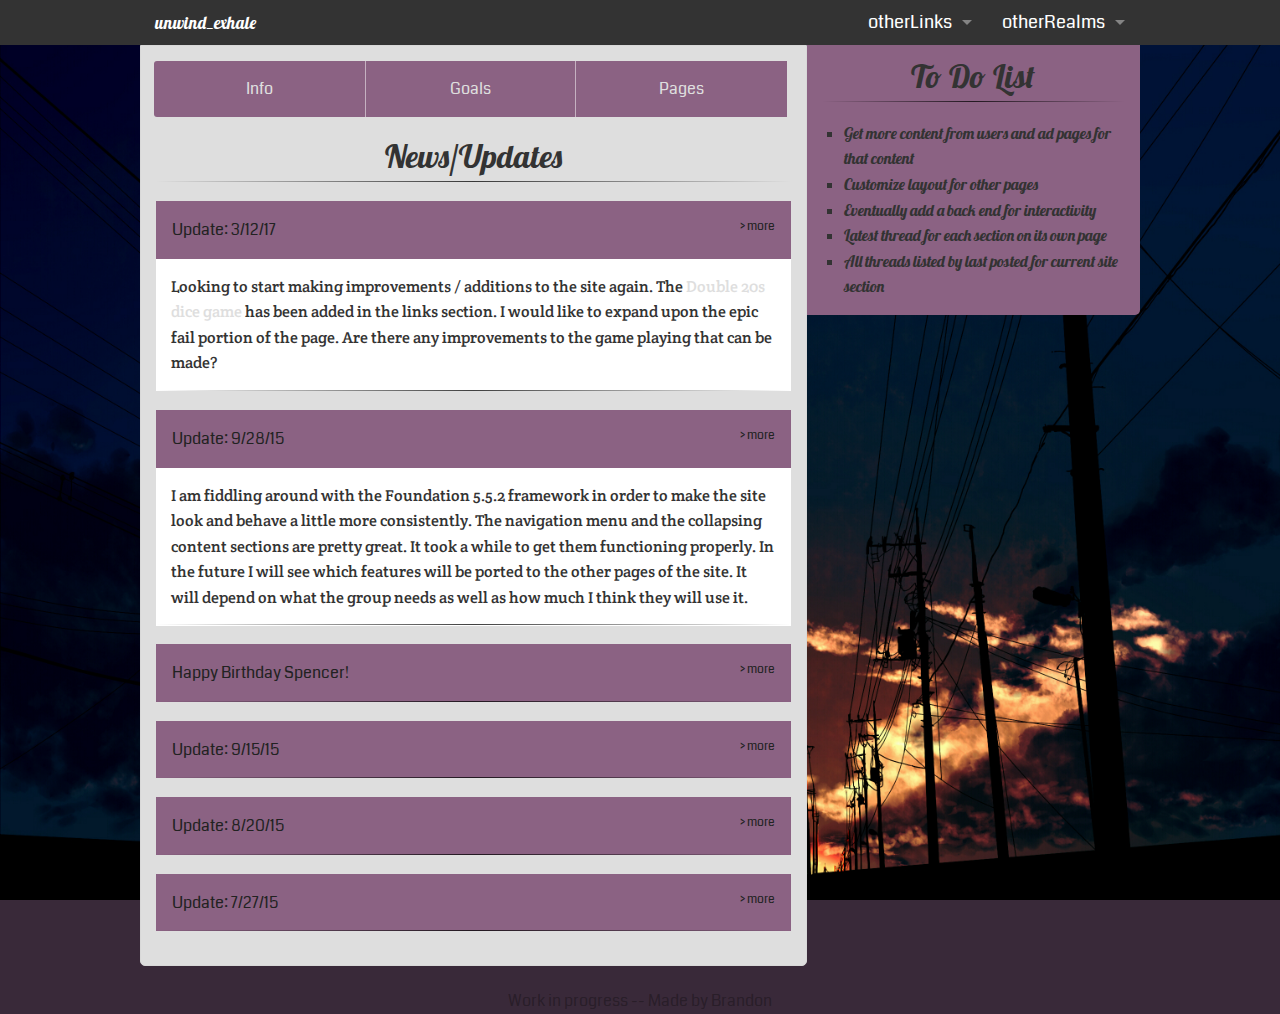
==== commit 15498b59: "updated other links, and pages descriptions" ====
--- a/index.html
+++ b/index.html
@@ -39,21 +39,22 @@
 			    <ul class="right">
 			      <li class="has-dropdown not-click"><a href="#">otherLinks</a>
 			        <ul id="otherRealms" class="dropdown">
-						<li><a href="https://www.youtube.com/watch?v=xDmBtNrC5Lc&feature=youtu.be">Ceramics Master</a></li>	
-						<li><a href="https://www.youtube.com/watch?v=QgNDao7m41M">Black Holes</a></li>
-						<li><a href="http://chrisbeaumont.org/holdem_odds/#8H+QS">Hold 'em Odds</a></li>
-						<li><a href="http://www.pokepalettes.com/">Pokepalettes</a></li>
-						<li><a href="http://hermann.is/gravity/">Gravity Simulator</a></li>
-						<li><a href="https://np.reddit.com/r/DnD/comments/3jpksw/gandalf_was_really_just_fighter_with_int18/">Fighter Gandalf</a></li>
+					<li><a href="https://www.youtube.com/watch?v=xDmBtNrC5Lc&feature=youtu.be">Ceramics Master</a></li>	
+					<li><a href="https://www.youtube.com/watch?v=QgNDao7m41M">Black Holes</a></li>
+					<li><a href="http://chrisbeaumont.org/holdem_odds/#8H+QS">Hold 'em Odds</a></li>
+					<li><a href="http://www.pokepalettes.com/">Pokepalettes</a></li>
+					<li><a href="http://hermann.is/gravity/">Gravity Simulator</a></li>
+					<li><a href="https://np.reddit.com/r/DnD/comments/3jpksw/gandalf_was_really_just_fighter_with_int18/">Fighter Gandalf</a></li>
+					<li><a href="https://4rclyte.github.io/double20s/">Double 20s Dice Game</a></li>
 			        </ul>
 			      </li>
 			      <li class="has-dropdown not-click"><a href="#">otherRealms</a>
 			        <ul id="otherRealms" class="dropdown">
-						<li><a href="dnd.html">DnD</a></li>
-						<li><a href="star_wars.html">Star Wars</a></li>
-						<li><a href="table_top.html">Table Top</a></li>
-						<li><a href="wan.html">WAN</a></li>
-						<li><a href="lan.html">LAN</a></li>
+					<li><a href="dnd.html">DnD</a></li>
+					<li><a href="star_wars.html">Star Wars</a></li>
+					<li><a href="table_top.html">Table Top</a></li>
+					<li><a href="wan.html">WAN</a></li>
+					<li><a href="lan.html">LAN</a></li>
 			        </ul>
 			      </li>
 			    </ul>
@@ -84,11 +85,11 @@
 				<li><a href="#" class="button" data-reveal-id="pagesInfo">Pages</a></li>
 					<div id="pagesInfo" class="reveal-modal" data-reveal aria-labelledby="title3" aria-hidden="true" role="dialog">
 					  <h2 id="title3">Other Pages</h2>
-					  <p><a href="dnd.html" id="pinky">DnD</a> - The Dungeons & Dragons session that happens almost every Thursday @ 8-8:30pm</p>
-					  <p><a href="star_wars.html" id="pinky">Star Wars</a> - The Star Wars roleplaying session which occurs every other week usually on a Tuesday or Wednesday night.</p>
-					  <p><a href="table_top.html" id="pinky">Table Top</a> - A night of various board or card games hosted every other Wednesday from 7:30pm until whenever.</p>
-					  <p><a href="wan.html" id="pinky">WAN</a> - An upcoming weekly or bi-weekly event to organize a video game session online. Games may change every week.</p>
-					  <p><a href="lan.html" id="pinky">LAN</a> - Happens every few months or so usually on a weekend. Bring your rig over and let's play games until our eyes hurt!</p>
+					  <p><a href="dnd.html" id="pinky">DnD</a> - The Dungeons &amp; Dragons session(s) with the boys @ Nate's place. </p>
+					  <p><a href="star_wars.html" id="pinky">Star Wars</a> - (canceled) The Star Wars roleplaying session which occurs every other week usually on a Tuesday or Wednesday night.</p>
+					  <p><a href="table_top.html" id="pinky">Table Top</a> - A night of Dungeons &amp; Dickjokes, also various board or card games. Saturdays from pants o'clock until whenever.</p>
+					  <p><a href="wan.html" id="pinky">WAN</a> - (not a thing yet) An upcoming weekly or bi-weekly event to organize a video game session online. Games may change every week.</p>
+					  <p><a href="lan.html" id="pinky">LAN</a> - (up to Jono) Happens every few months or so usually on a weekend. Bring your rig over and let's play games until our eyes hurt!</p>
 					  <a class="close-reveal-modal" aria-label="Close">&#215;</a>
 					</div>
 			</ul> <!-- END BUTTON GROUP -->
@@ -96,6 +97,14 @@
 			<h1 class="clear">News/Updates</h1>
 			<hr>
 			<ul class="accordion" data-accordion>
+		  	  <li class="accordion-navigation">
+			    <a href="#p5">Update: 3/12/17</a>
+			    <div id="p5" class="content active">
+			    	Looking to start making improvements / additions to the site again. The <a href="https://4rclyte.github.io/double20s/">Double 20s dice game</a> has
+				been added in the links section. I would like to expand upon the epic fail portion of the page. Are there any improvements to the game playing that can be made?
+			    </div>
+			  </li>
+			  <hr>	
 			  <li class="accordion-navigation">
 			    <a href="#p4">Update: 9/28/15</a>
 			    <div id="p4" class="content active">
